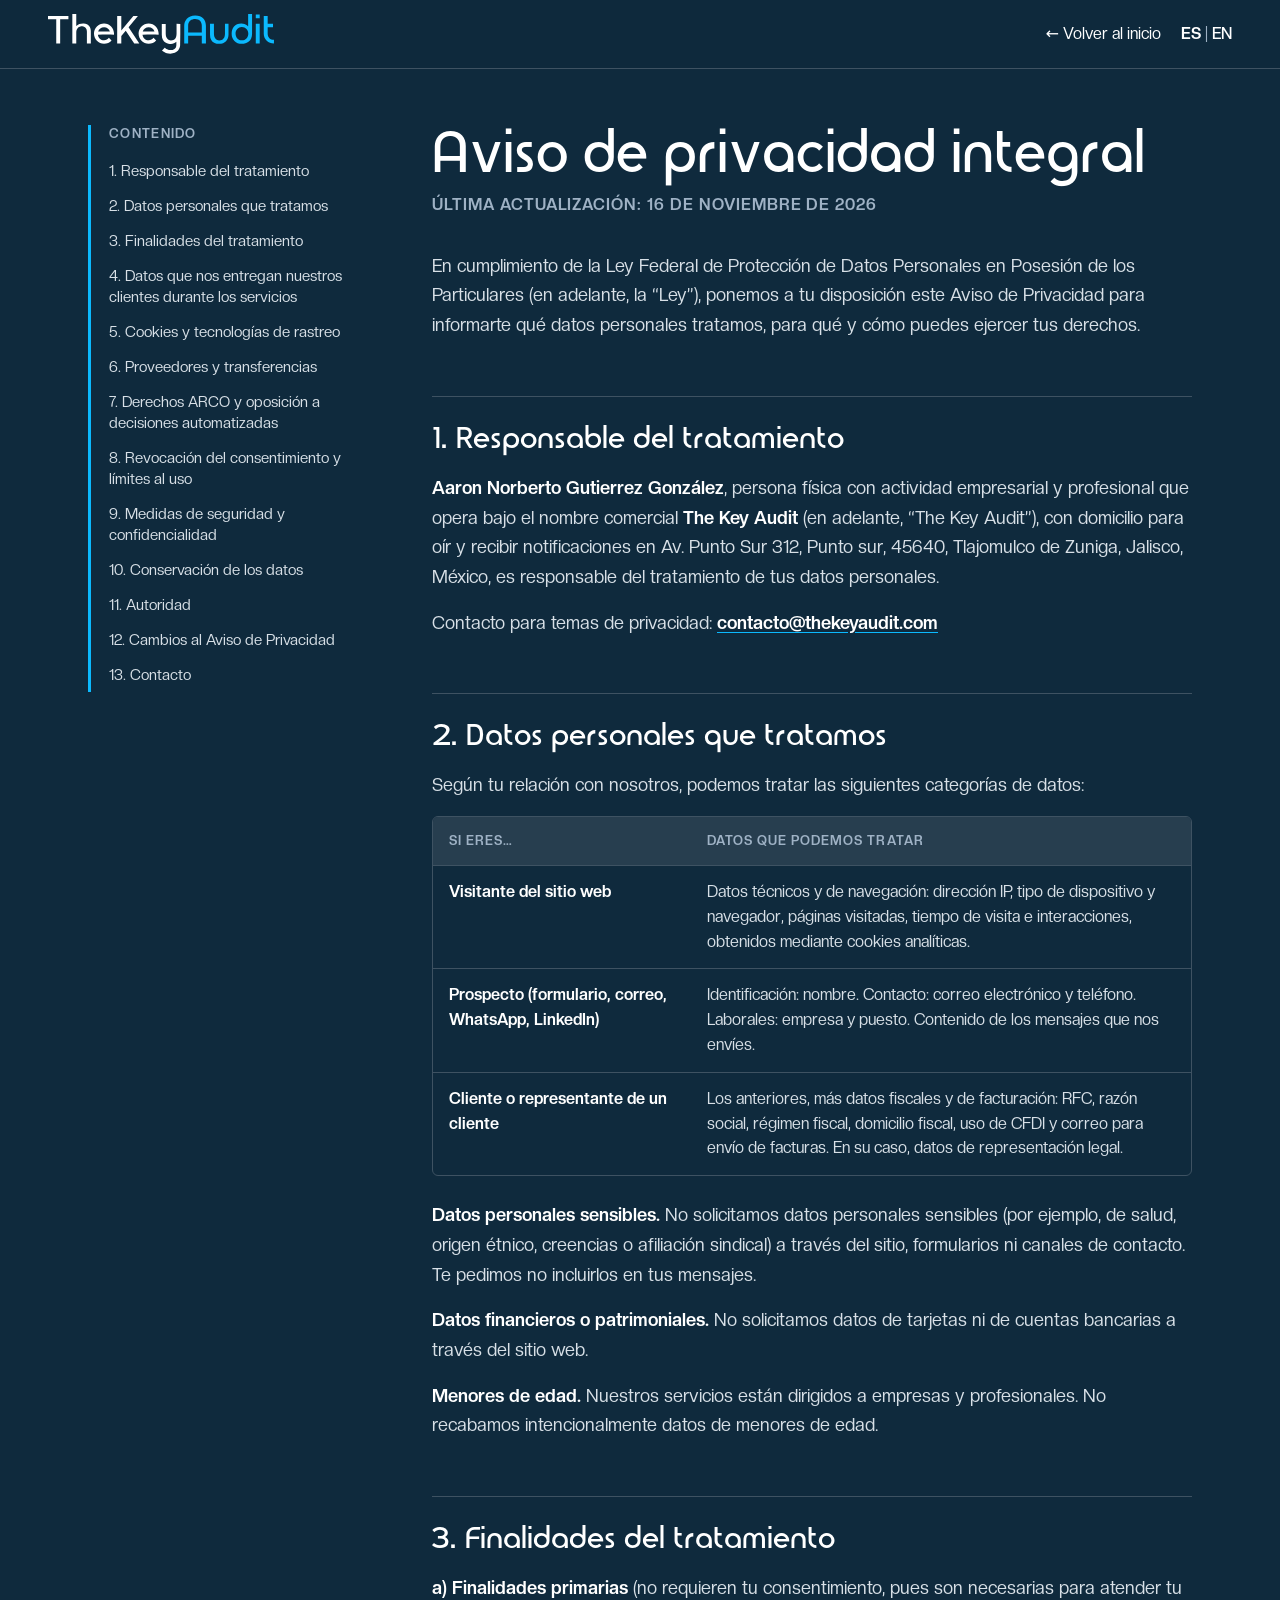
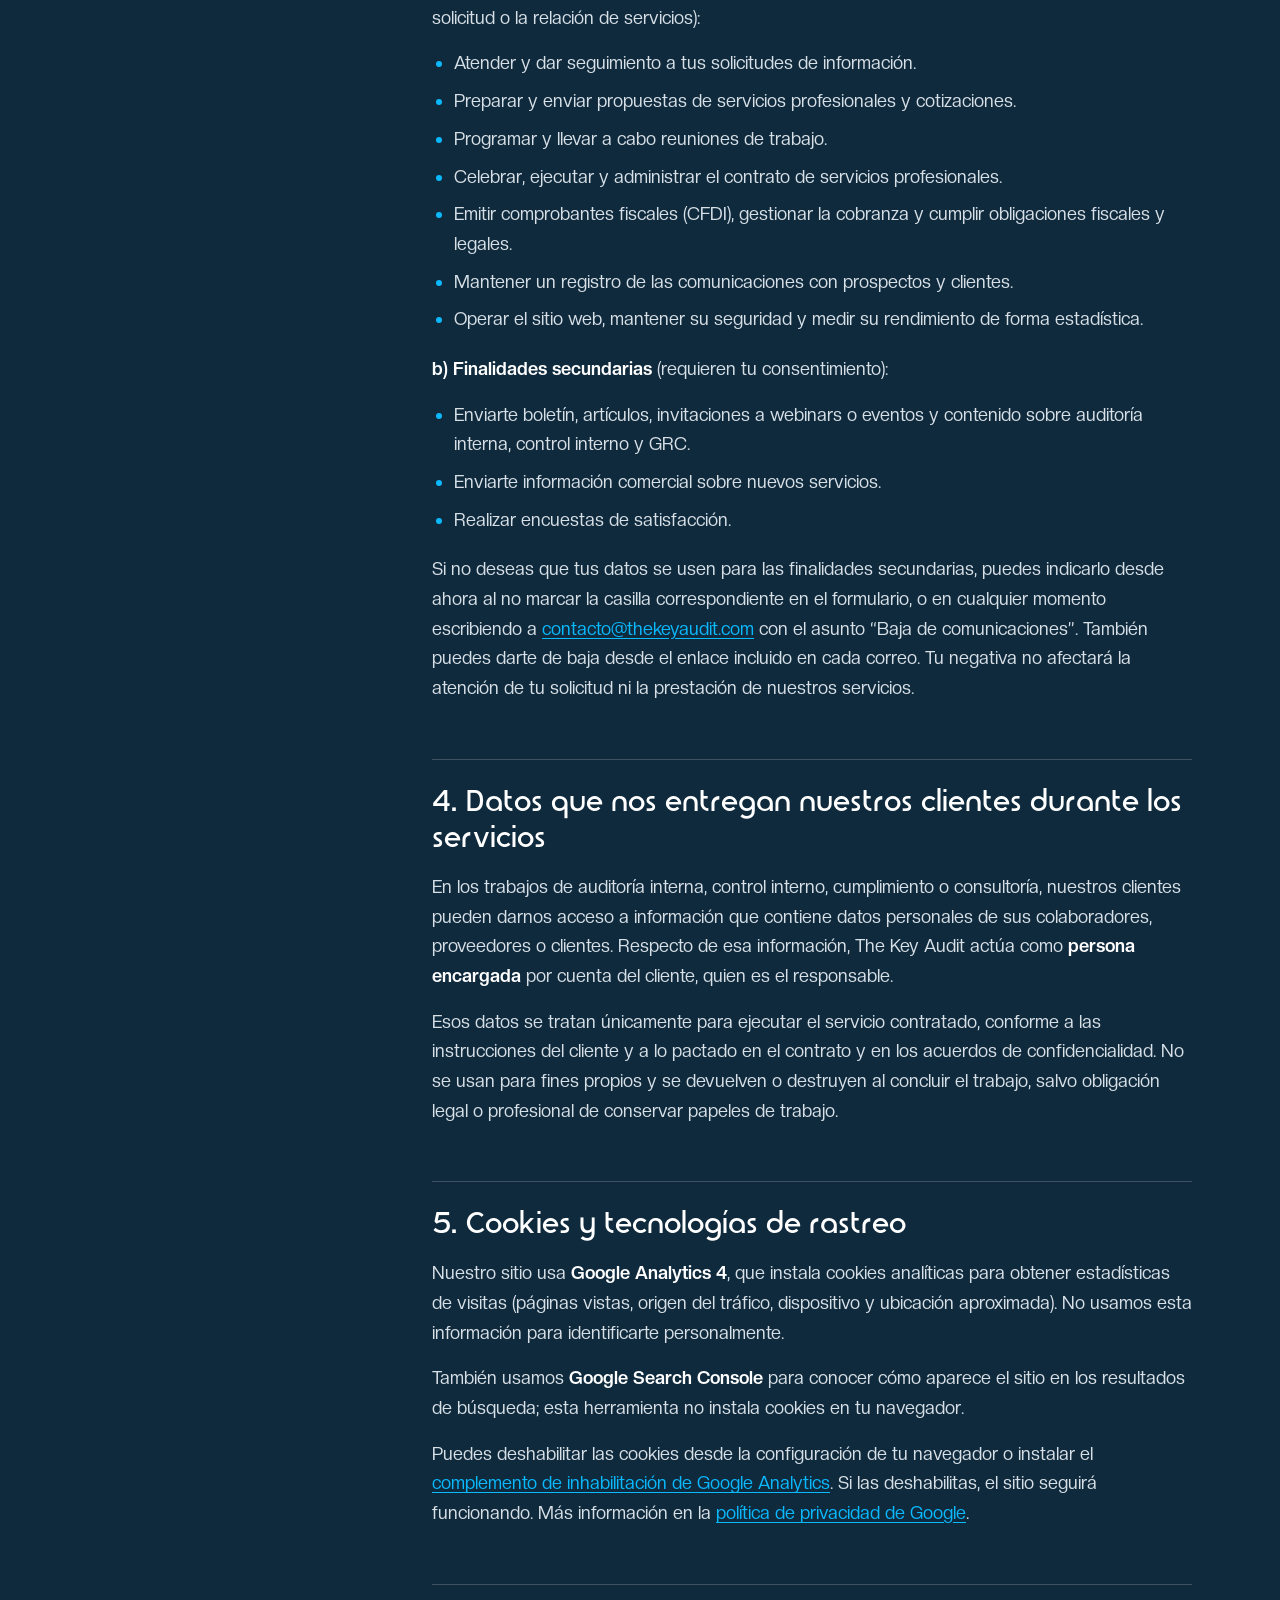
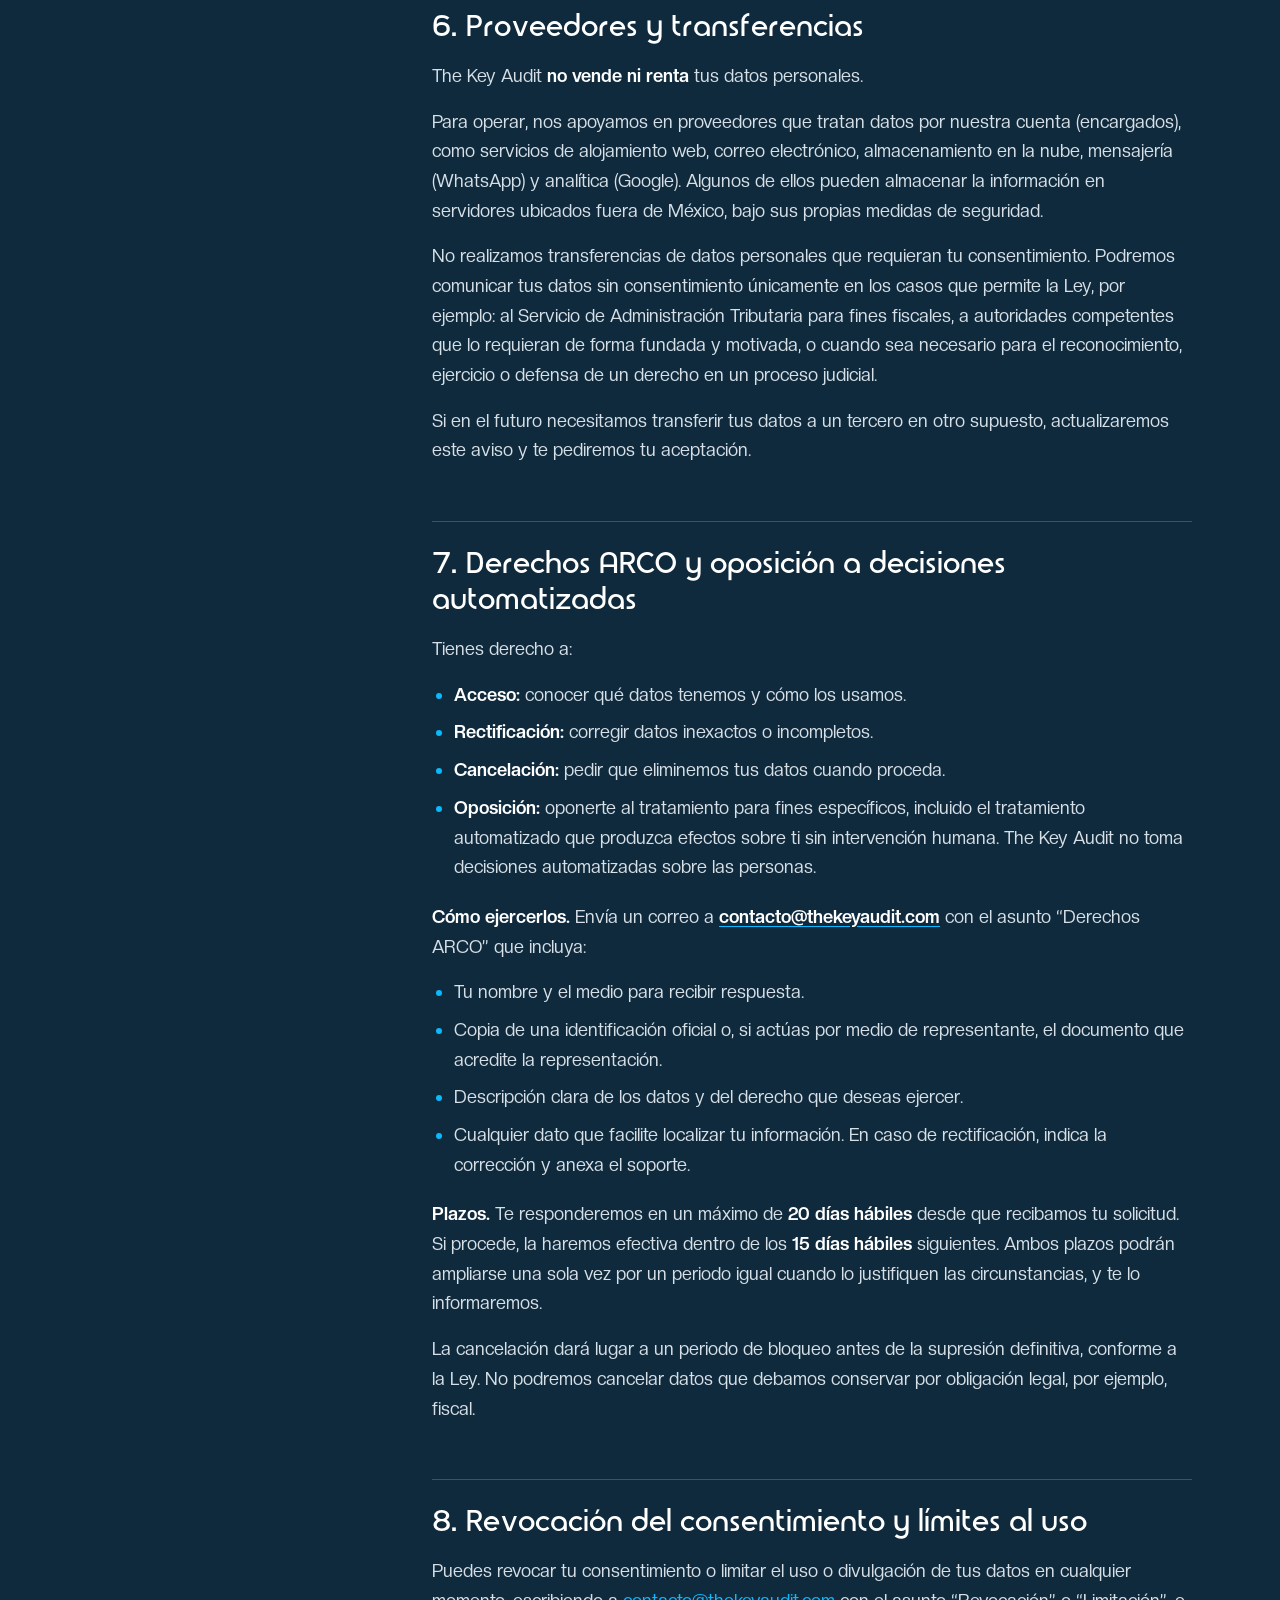
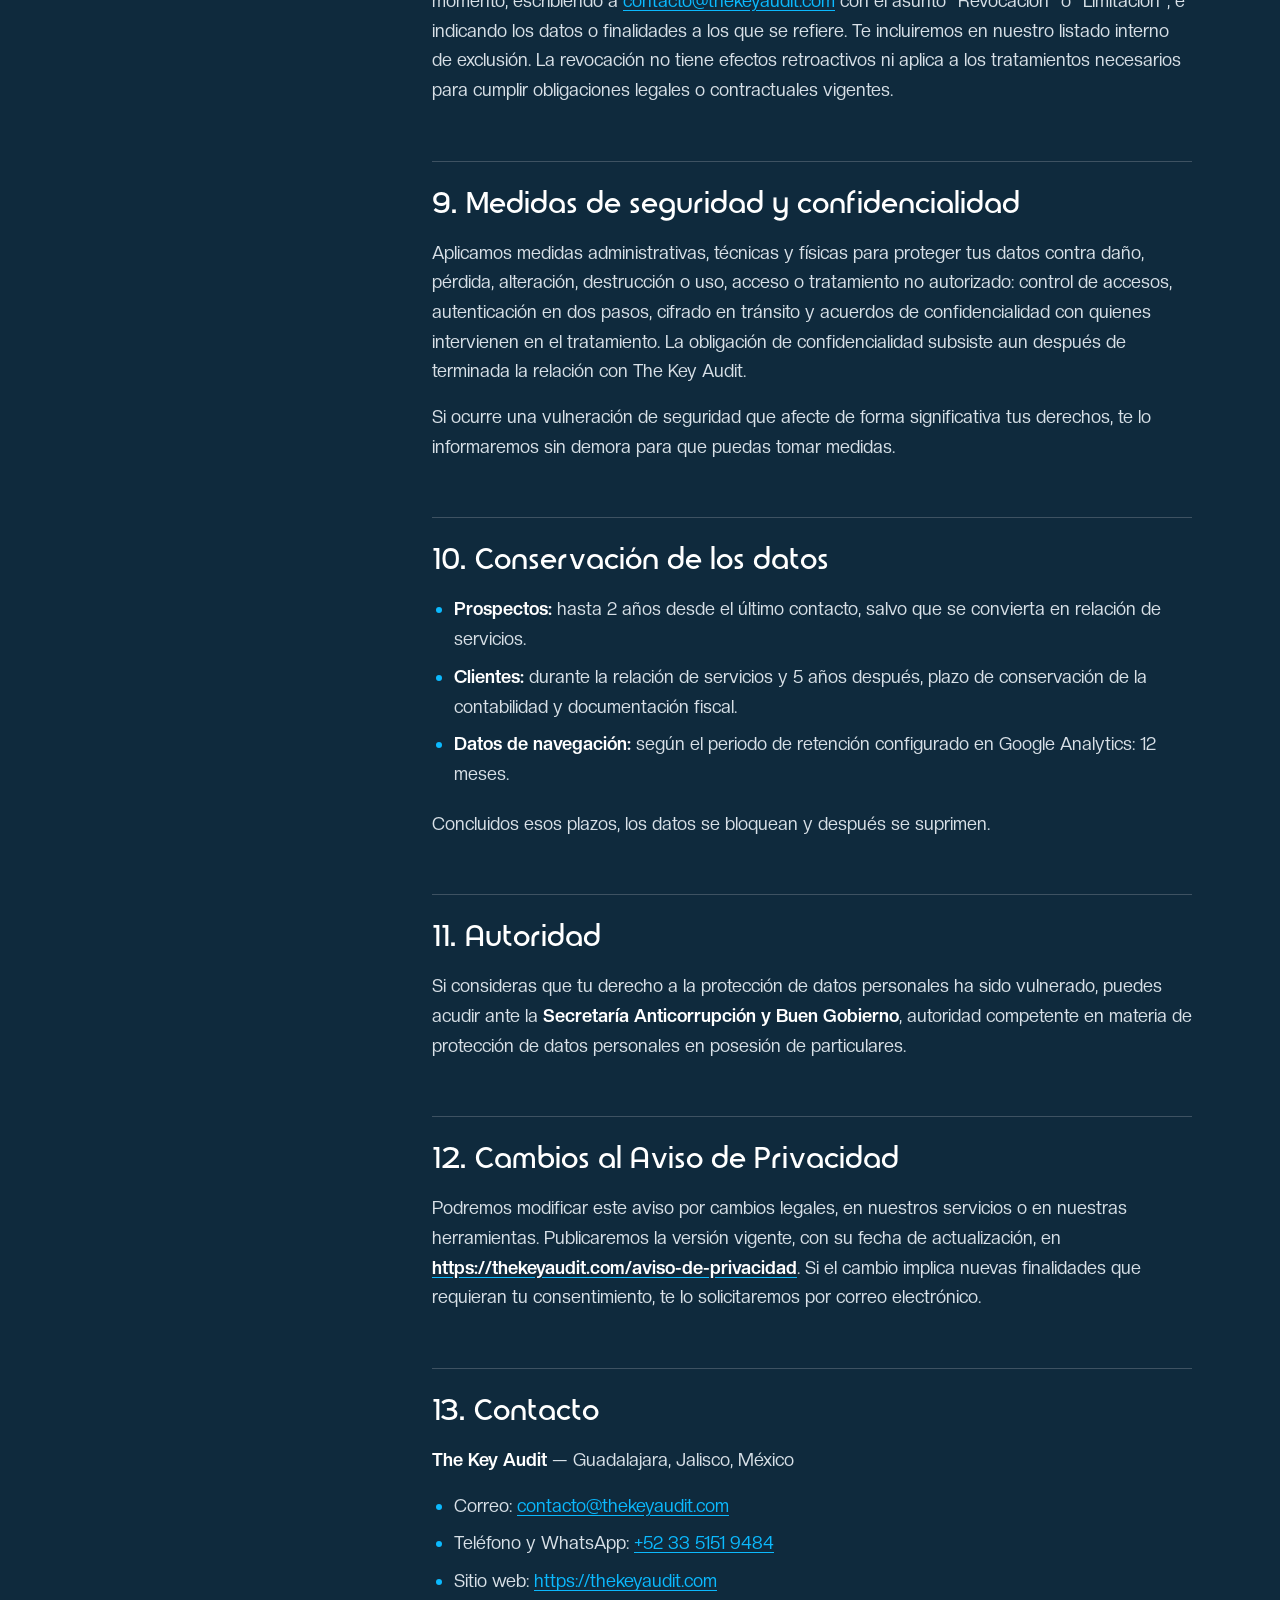
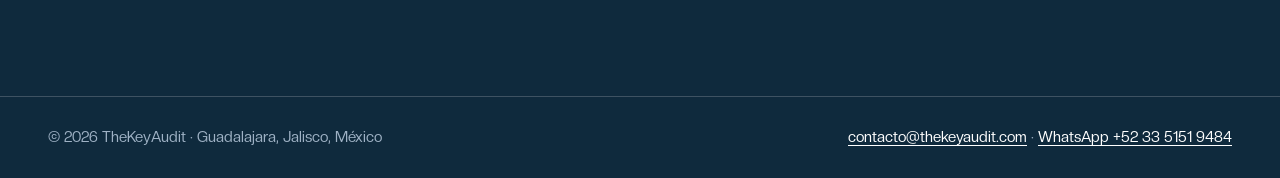
==== aviso-de-privacidad/index.html @ b3a3596c "Aviso de privacidad en español e inglés Co-Authored-By: Claude Opus 5.5 <noreply@anthropic.com>" ====
<!doctype html>
<html lang="es-MX">
<head>
<meta charset="utf-8">
<meta name="viewport" content="width=device-width, initial-scale=1">
<title>Aviso de privacidad | TheKeyAudit</title>
<meta name="description" content="Aviso de privacidad integral de The Key Audit: qué datos personales tratamos, para qué y cómo ejercer tus derechos ARCO.">
<meta name="robots" content="index, follow">
<link rel="canonical" href="https://thekeyaudit.com/aviso-de-privacidad/">
<link rel="alternate" hreflang="es-MX" href="https://thekeyaudit.com/aviso-de-privacidad/">
<link rel="alternate" hreflang="en" href="https://thekeyaudit.com/en/privacy-notice/">
<link rel="alternate" hreflang="x-default" href="https://thekeyaudit.com/aviso-de-privacidad/">
<meta property="og:type" content="website">
<meta property="og:site_name" content="TheKeyAudit">
<meta property="og:locale" content="es_MX">
<meta property="og:title" content="Aviso de privacidad | TheKeyAudit">
<meta property="og:description" content="Aviso de privacidad integral de The Key Audit: qué datos personales tratamos, para qué y cómo ejercer tus derechos ARCO.">
<meta property="og:url" content="https://thekeyaudit.com/aviso-de-privacidad/">
<meta property="og:image" content="https://thekeyaudit.com/assets/img/og/og-es.png">
<meta name="twitter:card" content="summary_large_image">
<meta name="theme-color" content="#0F2A3D">
<link rel="icon" type="image/png" sizes="32x32" href="../assets/img/favicon/favicon-32.png">
<link rel="icon" type="image/png" sizes="192x192" href="../assets/img/favicon/favicon-192.png">
<link rel="apple-touch-icon" sizes="180x180" href="../assets/img/favicon/favicon-180.png">
<link rel="preload" href="../assets/fonts/Astonpoliz.otf" as="font" type="font/otf" crossorigin>
<link rel="preload" href="../assets/fonts/CreatoDisplay-Regular.otf" as="font" type="font/otf" crossorigin>
<link rel="stylesheet" href="../assets/css/legal.css?v=edc63804ce">
<link rel="preconnect" href="https://www.googletagmanager.com">
<script src="../assets/js/analytics.js?v=6ce02bad77" async></script>
</head>
<body>
<a class="skip" href="#contenido">Saltar al contenido</a>
<header class="top"><div class="top-in">
<a href="../" aria-label="TheKeyAudit, inicio"><img src="../assets/img/thekeyaudit-logo-corto-oscuro.svg" alt="TheKeyAudit" width="226" height="40"></a>
<nav aria-label="Navegación"><a href="../">← Volver al inicio</a><span class="lang"><span aria-current="true">ES</span> | <a href="../en/privacy-notice/" hreflang="en" lang="en">EN</a></span></nav>
</div></header>
<div class="wrap">
<nav class="toc" aria-label="Contenido"><p>Contenido</p><ol><li><a href="#responsable">1. Responsable del tratamiento</a></li><li><a href="#datos">2. Datos personales que tratamos</a></li><li><a href="#finalidades">3. Finalidades del tratamiento</a></li><li><a href="#datos-de-clientes">4. Datos que nos entregan nuestros clientes durante los servicios</a></li><li><a href="#cookies">5. Cookies y tecnologías de rastreo</a></li><li><a href="#proveedores">6. Proveedores y transferencias</a></li><li><a href="#derechos-arco">7. Derechos ARCO y oposición a decisiones automatizadas</a></li><li><a href="#revocacion">8. Revocación del consentimiento y límites al uso</a></li><li><a href="#seguridad">9. Medidas de seguridad y confidencialidad</a></li><li><a href="#conservacion">10. Conservación de los datos</a></li><li><a href="#autoridad">11. Autoridad</a></li><li><a href="#cambios">12. Cambios al Aviso de Privacidad</a></li><li><a href="#contacto">13. Contacto</a></li></ol></nav>
<main id="contenido"><article>
<h1>Aviso de privacidad integral</h1>
<p class="lead">Última actualización: <time datetime="2026-11-16">16 de noviembre de 2026</time></p>
<p>En cumplimiento de la Ley Federal de Protección de Datos Personales en Posesión de los Particulares (en adelante, la “Ley”), ponemos a tu disposición este Aviso de Privacidad para informarte qué datos personales tratamos, para qué y cómo puedes ejercer tus derechos.</p>

<h2 id="responsable">1. Responsable del tratamiento</h2>
<p><strong>Aaron Norberto Gutierrez González</strong>, persona física con actividad empresarial y profesional que opera bajo el nombre comercial <strong>The Key Audit</strong> (en adelante, “The Key Audit”), con domicilio para oír y recibir notificaciones en Av. Punto Sur 312, Punto sur, 45640, Tlajomulco de Zuniga, Jalisco, México, es responsable del tratamiento de tus datos personales.</p>
<p>Contacto para temas de privacidad: <a href="mailto:contacto@thekeyaudit.com"><strong>contacto@thekeyaudit.com</strong></a></p>

<h2 id="datos">2. Datos personales que tratamos</h2>
<p>Según tu relación con nosotros, podemos tratar las siguientes categorías de datos:</p>
<div class="tbl"><table>
<thead><tr><th scope="col">Si eres…</th><th scope="col">Datos que podemos tratar</th></tr></thead>
<tbody>
<tr><th scope="row">Visitante del sitio web</th><td>Datos técnicos y de navegación: dirección IP, tipo de dispositivo y navegador, páginas visitadas, tiempo de visita e interacciones, obtenidos mediante cookies analíticas.</td></tr>
<tr><th scope="row">Prospecto (formulario, correo, WhatsApp, LinkedIn)</th><td>Identificación: nombre. Contacto: correo electrónico y teléfono. Laborales: empresa y puesto. Contenido de los mensajes que nos envíes.</td></tr>
<tr><th scope="row">Cliente o representante de un cliente</th><td>Los anteriores, más datos fiscales y de facturación: RFC, razón social, régimen fiscal, domicilio fiscal, uso de CFDI y correo para envío de facturas. En su caso, datos de representación legal.</td></tr>
</tbody>
</table></div>
<p><strong>Datos personales sensibles.</strong> No solicitamos datos personales sensibles (por ejemplo, de salud, origen étnico, creencias o afiliación sindical) a través del sitio, formularios ni canales de contacto. Te pedimos no incluirlos en tus mensajes.</p>
<p><strong>Datos financieros o patrimoniales.</strong> No solicitamos datos de tarjetas ni de cuentas bancarias a través del sitio web.</p>
<p><strong>Menores de edad.</strong> Nuestros servicios están dirigidos a empresas y profesionales. No recabamos intencionalmente datos de menores de edad.</p>

<h2 id="finalidades">3. Finalidades del tratamiento</h2>
<p><strong>a) Finalidades primarias</strong> (no requieren tu consentimiento, pues son necesarias para atender tu solicitud o la relación de servicios):</p>
<ul>
<li>Atender y dar seguimiento a tus solicitudes de información.</li>
<li>Preparar y enviar propuestas de servicios profesionales y cotizaciones.</li>
<li>Programar y llevar a cabo reuniones de trabajo.</li>
<li>Celebrar, ejecutar y administrar el contrato de servicios profesionales.</li>
<li>Emitir comprobantes fiscales (CFDI), gestionar la cobranza y cumplir obligaciones fiscales y legales.</li>
<li>Mantener un registro de las comunicaciones con prospectos y clientes.</li>
<li>Operar el sitio web, mantener su seguridad y medir su rendimiento de forma estadística.</li>
</ul>
<p><strong>b) Finalidades secundarias</strong> (requieren tu consentimiento):</p>
<ul>
<li>Enviarte boletín, artículos, invitaciones a webinars o eventos y contenido sobre auditoría interna, control interno y GRC.</li>
<li>Enviarte información comercial sobre nuevos servicios.</li>
<li>Realizar encuestas de satisfacción.</li>
</ul>
<p>Si no deseas que tus datos se usen para las finalidades secundarias, puedes indicarlo desde ahora al no marcar la casilla correspondiente en el formulario, o en cualquier momento escribiendo a <a href="mailto:contacto@thekeyaudit.com?subject=Baja%20de%20comunicaciones">contacto@thekeyaudit.com</a> con el asunto “Baja de comunicaciones”. También puedes darte de baja desde el enlace incluido en cada correo. Tu negativa no afectará la atención de tu solicitud ni la prestación de nuestros servicios.</p>

<h2 id="datos-de-clientes">4. Datos que nos entregan nuestros clientes durante los servicios</h2>
<p>En los trabajos de auditoría interna, control interno, cumplimiento o consultoría, nuestros clientes pueden darnos acceso a información que contiene datos personales de sus colaboradores, proveedores o clientes. Respecto de esa información, The Key Audit actúa como <strong>persona encargada</strong> por cuenta del cliente, quien es el responsable.</p>
<p>Esos datos se tratan únicamente para ejecutar el servicio contratado, conforme a las instrucciones del cliente y a lo pactado en el contrato y en los acuerdos de confidencialidad. No se usan para fines propios y se devuelven o destruyen al concluir el trabajo, salvo obligación legal o profesional de conservar papeles de trabajo.</p>

<h2 id="cookies">5. Cookies y tecnologías de rastreo</h2>
<p>Nuestro sitio usa <strong>Google Analytics 4</strong>, que instala cookies analíticas para obtener estadísticas de visitas (páginas vistas, origen del tráfico, dispositivo y ubicación aproximada). No usamos esta información para identificarte personalmente.</p>
<p>También usamos <strong>Google Search Console</strong> para conocer cómo aparece el sitio en los resultados de búsqueda; esta herramienta no instala cookies en tu navegador.</p>
<p>Puedes deshabilitar las cookies desde la configuración de tu navegador o instalar el <a href="https://tools.google.com/dlpage/gaoptout" target="_blank" rel="noopener noreferrer">complemento de inhabilitación de Google Analytics</a>. Si las deshabilitas, el sitio seguirá funcionando. Más información en la <a href="https://policies.google.com/privacy" target="_blank" rel="noopener noreferrer">política de privacidad de Google</a>.</p>

<h2 id="proveedores">6. Proveedores y transferencias</h2>
<p>The Key Audit <strong>no vende ni renta</strong> tus datos personales.</p>
<p>Para operar, nos apoyamos en proveedores que tratan datos por nuestra cuenta (encargados), como servicios de alojamiento web, correo electrónico, almacenamiento en la nube, mensajería (WhatsApp) y analítica (Google). Algunos de ellos pueden almacenar la información en servidores ubicados fuera de México, bajo sus propias medidas de seguridad.</p>
<p>No realizamos transferencias de datos personales que requieran tu consentimiento. Podremos comunicar tus datos sin consentimiento únicamente en los casos que permite la Ley, por ejemplo: al Servicio de Administración Tributaria para fines fiscales, a autoridades competentes que lo requieran de forma fundada y motivada, o cuando sea necesario para el reconocimiento, ejercicio o defensa de un derecho en un proceso judicial.</p>
<p>Si en el futuro necesitamos transferir tus datos a un tercero en otro supuesto, actualizaremos este aviso y te pediremos tu aceptación.</p>

<h2 id="derechos-arco">7. Derechos ARCO y oposición a decisiones automatizadas</h2>
<p>Tienes derecho a:</p>
<ul>
<li><strong>Acceso:</strong> conocer qué datos tenemos y cómo los usamos.</li>
<li><strong>Rectificación:</strong> corregir datos inexactos o incompletos.</li>
<li><strong>Cancelación:</strong> pedir que eliminemos tus datos cuando proceda.</li>
<li><strong>Oposición:</strong> oponerte al tratamiento para fines específicos, incluido el tratamiento automatizado que produzca efectos sobre ti sin intervención humana. The Key Audit no toma decisiones automatizadas sobre las personas.</li>
</ul>
<p><strong>Cómo ejercerlos.</strong> Envía un correo a <a href="mailto:contacto@thekeyaudit.com?subject=Derechos%20ARCO"><strong>contacto@thekeyaudit.com</strong></a> con el asunto “Derechos ARCO” que incluya:</p>
<ul>
<li>Tu nombre y el medio para recibir respuesta.</li>
<li>Copia de una identificación oficial o, si actúas por medio de representante, el documento que acredite la representación.</li>
<li>Descripción clara de los datos y del derecho que deseas ejercer.</li>
<li>Cualquier dato que facilite localizar tu información. En caso de rectificación, indica la corrección y anexa el soporte.</li>
</ul>
<p><strong>Plazos.</strong> Te responderemos en un máximo de <strong>20 días hábiles</strong> desde que recibamos tu solicitud. Si procede, la haremos efectiva dentro de los <strong>15 días hábiles</strong> siguientes. Ambos plazos podrán ampliarse una sola vez por un periodo igual cuando lo justifiquen las circunstancias, y te lo informaremos.</p>
<p>La cancelación dará lugar a un periodo de bloqueo antes de la supresión definitiva, conforme a la Ley. No podremos cancelar datos que debamos conservar por obligación legal, por ejemplo, fiscal.</p>

<h2 id="revocacion">8. Revocación del consentimiento y límites al uso</h2>
<p>Puedes revocar tu consentimiento o limitar el uso o divulgación de tus datos en cualquier momento, escribiendo a <a href="mailto:contacto@thekeyaudit.com">contacto@thekeyaudit.com</a> con el asunto “Revocación” o “Limitación”, e indicando los datos o finalidades a los que se refiere. Te incluiremos en nuestro listado interno de exclusión. La revocación no tiene efectos retroactivos ni aplica a los tratamientos necesarios para cumplir obligaciones legales o contractuales vigentes.</p>

<h2 id="seguridad">9. Medidas de seguridad y confidencialidad</h2>
<p>Aplicamos medidas administrativas, técnicas y físicas para proteger tus datos contra daño, pérdida, alteración, destrucción o uso, acceso o tratamiento no autorizado: control de accesos, autenticación en dos pasos, cifrado en tránsito y acuerdos de confidencialidad con quienes intervienen en el tratamiento. La obligación de confidencialidad subsiste aun después de terminada la relación con The Key Audit.</p>
<p>Si ocurre una vulneración de seguridad que afecte de forma significativa tus derechos, te lo informaremos sin demora para que puedas tomar medidas.</p>

<h2 id="conservacion">10. Conservación de los datos</h2>
<ul>
<li><strong>Prospectos:</strong> hasta 2 años desde el último contacto, salvo que se convierta en relación de servicios.</li>
<li><strong>Clientes:</strong> durante la relación de servicios y 5 años después, plazo de conservación de la contabilidad y documentación fiscal.</li>
<li><strong>Datos de navegación:</strong> según el periodo de retención configurado en Google Analytics: 12 meses.</li>
</ul>
<p>Concluidos esos plazos, los datos se bloquean y después se suprimen.</p>

<h2 id="autoridad">11. Autoridad</h2>
<p>Si consideras que tu derecho a la protección de datos personales ha sido vulnerado, puedes acudir ante la <strong>Secretaría Anticorrupción y Buen Gobierno</strong>, autoridad competente en materia de protección de datos personales en posesión de particulares.</p>

<h2 id="cambios">12. Cambios al Aviso de Privacidad</h2>
<p>Podremos modificar este aviso por cambios legales, en nuestros servicios o en nuestras herramientas. Publicaremos la versión vigente, con su fecha de actualización, en <a href="https://thekeyaudit.com/aviso-de-privacidad/"><strong>https://thekeyaudit.com/aviso-de-privacidad</strong></a>. Si el cambio implica nuevas finalidades que requieran tu consentimiento, te lo solicitaremos por correo electrónico.</p>

<h2 id="contacto">13. Contacto</h2>
<p><strong>The Key Audit</strong> — Guadalajara, Jalisco, México</p>
<ul>
<li>Correo: <a href="mailto:contacto@thekeyaudit.com">contacto@thekeyaudit.com</a></li>
<li>Teléfono y WhatsApp: <a href="https://wa.me/523351519484" target="_blank" rel="noopener noreferrer">+52 33 5151 9484</a></li>
<li>Sitio web: <a href="https://thekeyaudit.com/">https://thekeyaudit.com</a></li>
</ul>
</article></main>
</div>
<footer class="foot"><div class="foot-in">
<span>© 2026 TheKeyAudit · Guadalajara, Jalisco, México</span>
<span><a href="mailto:contacto@thekeyaudit.com">contacto@thekeyaudit.com</a> · <a href="https://wa.me/523351519484" target="_blank" rel="noopener noreferrer">WhatsApp +52 33 5151 9484</a></span>
</div></footer>
</body>
</html>
---- assets/css/legal.css ----
/* Páginas legales · TheKeyAudit (mismos colores y tipografía que la landing) */
@font-face{font-family:'Astonpoliz';src:url(../fonts/Astonpoliz.otf) format('opentype');font-display:swap}
@font-face{font-family:'Creato Display';src:url(../fonts/CreatoDisplay-Regular.otf) format('opentype');font-display:swap}
@font-face{font-family:'Creato Display';font-weight:500;src:url(../fonts/CreatoDisplay-Medium.otf) format('opentype');font-display:swap}
@font-face{font-family:'Creato Display';font-weight:700;src:url(../fonts/CreatoDisplay-Bold.otf) format('opentype');font-display:swap}
:root{--bg:#0F2A3D;--deep:#273E4F;--tx:#FFFFFF;--tx2:#D8E0E7;--tx3:#9FB2C5;--link:#0BB9FE;--link-hover:#6EC9FC;--line:#3E5262}
html{scroll-behavior:smooth;scroll-padding-top:96px}
@media (prefers-reduced-motion:reduce){html{scroll-behavior:auto}}
html,body{margin:0;background:var(--bg)}
body{color:var(--tx);font-family:'Creato Display',system-ui,-apple-system,'Segoe UI',sans-serif;font-size:18px;line-height:1.65;-webkit-text-size-adjust:100%}
a{color:var(--link);text-underline-offset:3px}
a:hover{color:var(--link-hover)}
a:focus-visible{outline:3px solid var(--link);outline-offset:3px;border-radius:2px}
.skip{position:absolute;left:-9999px;top:8px;background:var(--link);color:var(--bg);padding:10px 16px;border-radius:6px;font-weight:700;z-index:10}
.skip:focus{left:16px}

.top{position:sticky;top:0;z-index:5;background:rgba(15,42,61,.94);backdrop-filter:blur(8px);-webkit-backdrop-filter:blur(8px);border-bottom:1px solid var(--line)}
.top-in{max-width:1200px;margin:0 auto;padding:12px clamp(16px,5vw,48px);display:flex;align-items:center;justify-content:space-between;gap:16px;flex-wrap:wrap}
.top img{height:40px;width:auto;display:block}
.top nav{display:flex;align-items:center;gap:20px;font-size:16px}
.top nav a{color:var(--tx);text-decoration:none;display:inline-flex;align-items:center;min-height:44px}
.top nav a:hover{color:var(--link)}
.lang{color:var(--tx3)}
.lang a{color:var(--tx3);font-weight:500}
.lang [aria-current]{color:var(--tx);font-weight:700}

.wrap{max-width:1200px;margin:0 auto;padding:56px clamp(16px,5vw,48px) 80px;display:flex;flex-wrap:wrap;gap:56px;align-items:flex-start;box-sizing:border-box}
.toc{flex:1 1 240px;max-width:300px;position:sticky;top:96px;font-size:15px;line-height:1.4;border-left:3px solid var(--link);padding-left:18px}
.toc p{margin:0 0 12px;font-size:13px;font-weight:700;letter-spacing:.1em;text-transform:uppercase;color:var(--tx3)}
.toc ol{list-style:none;margin:0;padding:0;display:flex;flex-direction:column;gap:2px}
.toc a{display:block;padding:6px 0;color:var(--tx2);text-decoration:none}
.toc a:hover{color:var(--link)}
main{flex:999 1 560px;min-width:0;max-width:760px}
article h1{margin:0 0 8px;font-family:'Astonpoliz','Creato Display',system-ui,sans-serif;font-weight:400;font-size:clamp(34px,4.6vw,56px);line-height:1.06}
article h2{margin:56px 0 16px;padding-top:24px;border-top:1px solid var(--line);font-family:'Astonpoliz','Creato Display',system-ui,sans-serif;font-weight:400;font-size:clamp(24px,2.6vw,30px);line-height:1.2}
article p,article li{color:var(--tx2)}
article p{margin:0 0 16px}
article strong{color:var(--tx);font-weight:700}
article ul{margin:0 0 20px;padding-left:22px}
article li{margin:0 0 8px}
article li::marker{color:var(--link)}
.lead{font-size:16px;font-weight:700;letter-spacing:.06em;text-transform:uppercase;color:var(--tx3);margin-bottom:32px}
.note{padding:14px 18px;border-left:4px solid var(--link);background:var(--deep);border-radius:0 6px 6px 0;font-size:16px}
.tbl{overflow-x:auto;margin:8px 0 24px;border:1px solid var(--line);border-radius:6px}
table{border-collapse:collapse;width:100%;min-width:520px;font-size:16px;line-height:1.55}
th,td{text-align:left;vertical-align:top;padding:14px 16px;border-bottom:1px solid var(--line)}
tbody tr:last-child th,tbody tr:last-child td{border-bottom:0}
thead th{background:var(--deep);font-size:13px;font-weight:700;letter-spacing:.08em;text-transform:uppercase;color:var(--tx3)}
tbody th{width:34%;color:var(--tx);font-weight:700}
td{color:var(--tx2)}

.foot{border-top:1px solid var(--line);font-size:15px;color:var(--tx3)}
.foot-in{max-width:1200px;margin:0 auto;padding:28px clamp(16px,5vw,48px);display:flex;flex-wrap:wrap;gap:8px 24px;justify-content:space-between}
.foot a{color:var(--tx)}

@media (max-width:860px){.toc{display:none}.wrap{padding-top:40px}}
@media print{.top,.toc,.foot,.skip{display:none}html,body{background:#fff}body,article p,article li,td,article strong,tbody th{color:#000}a{color:#000}}
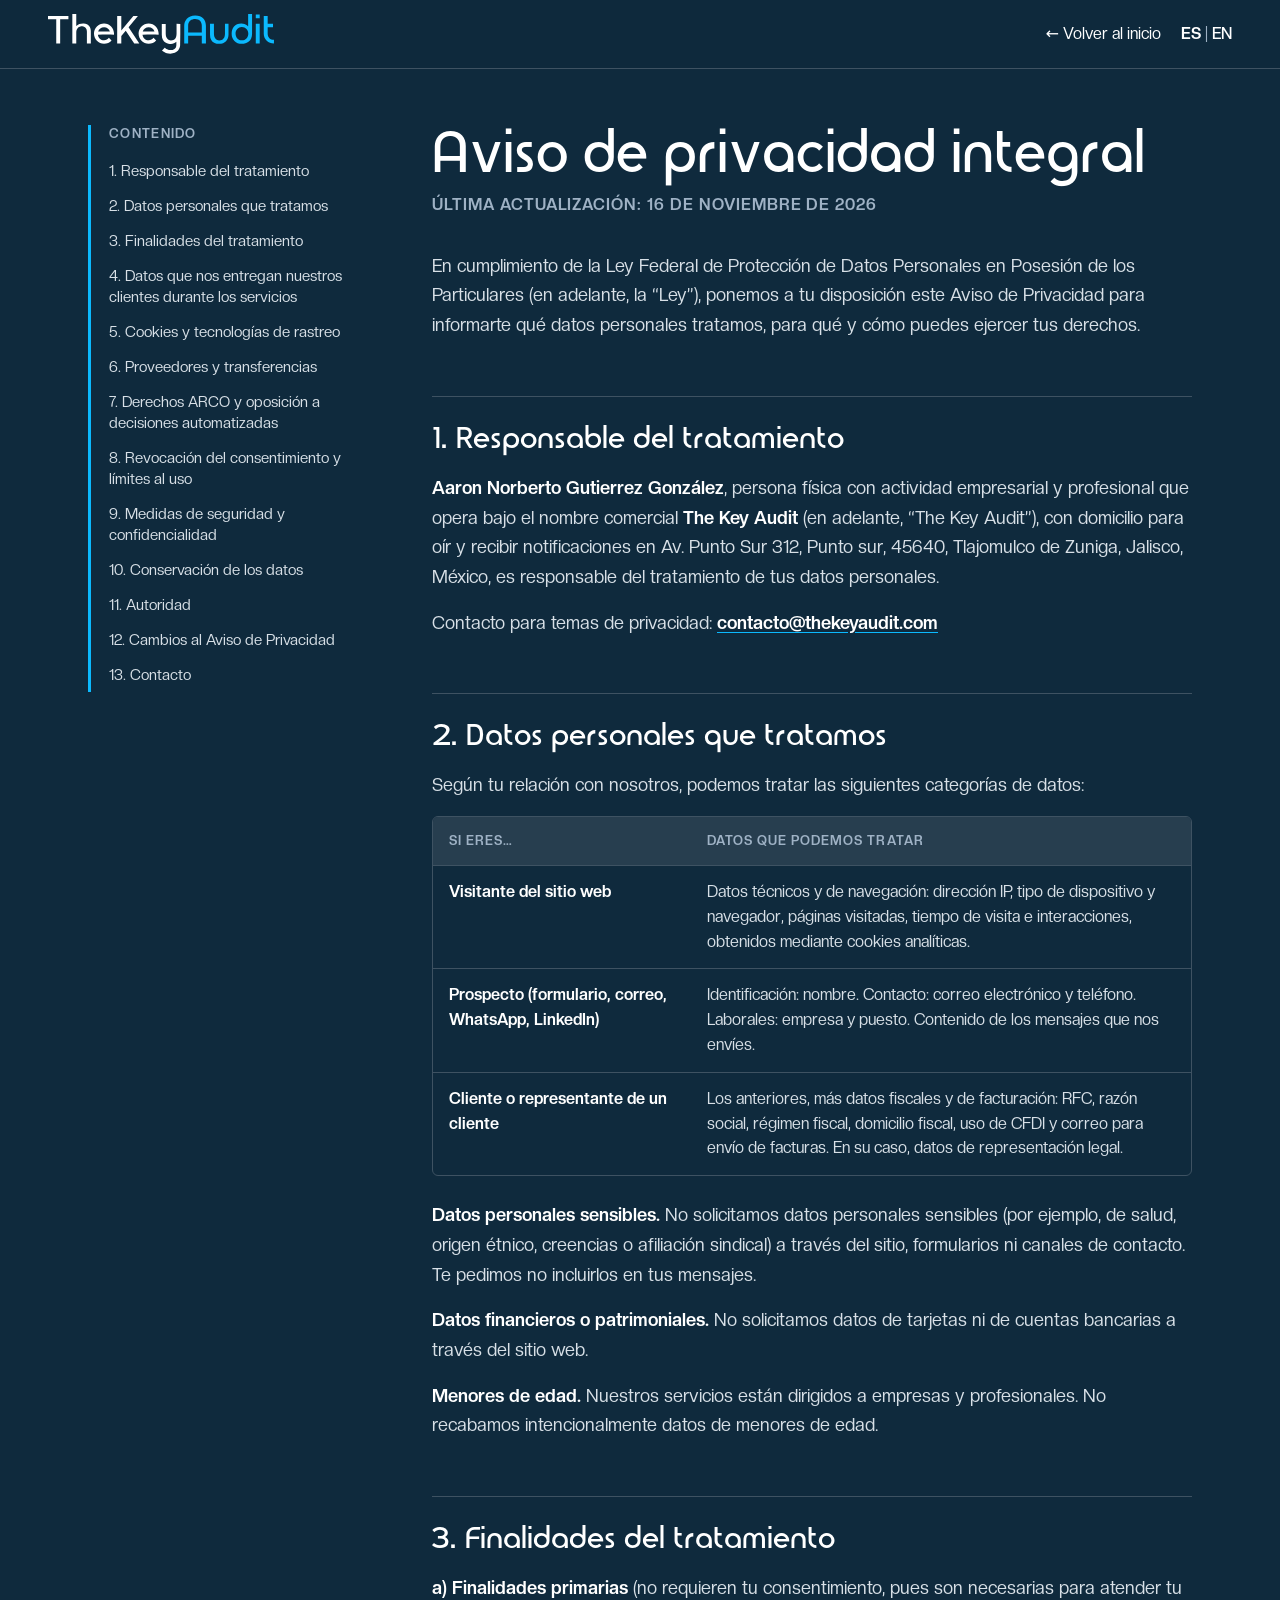
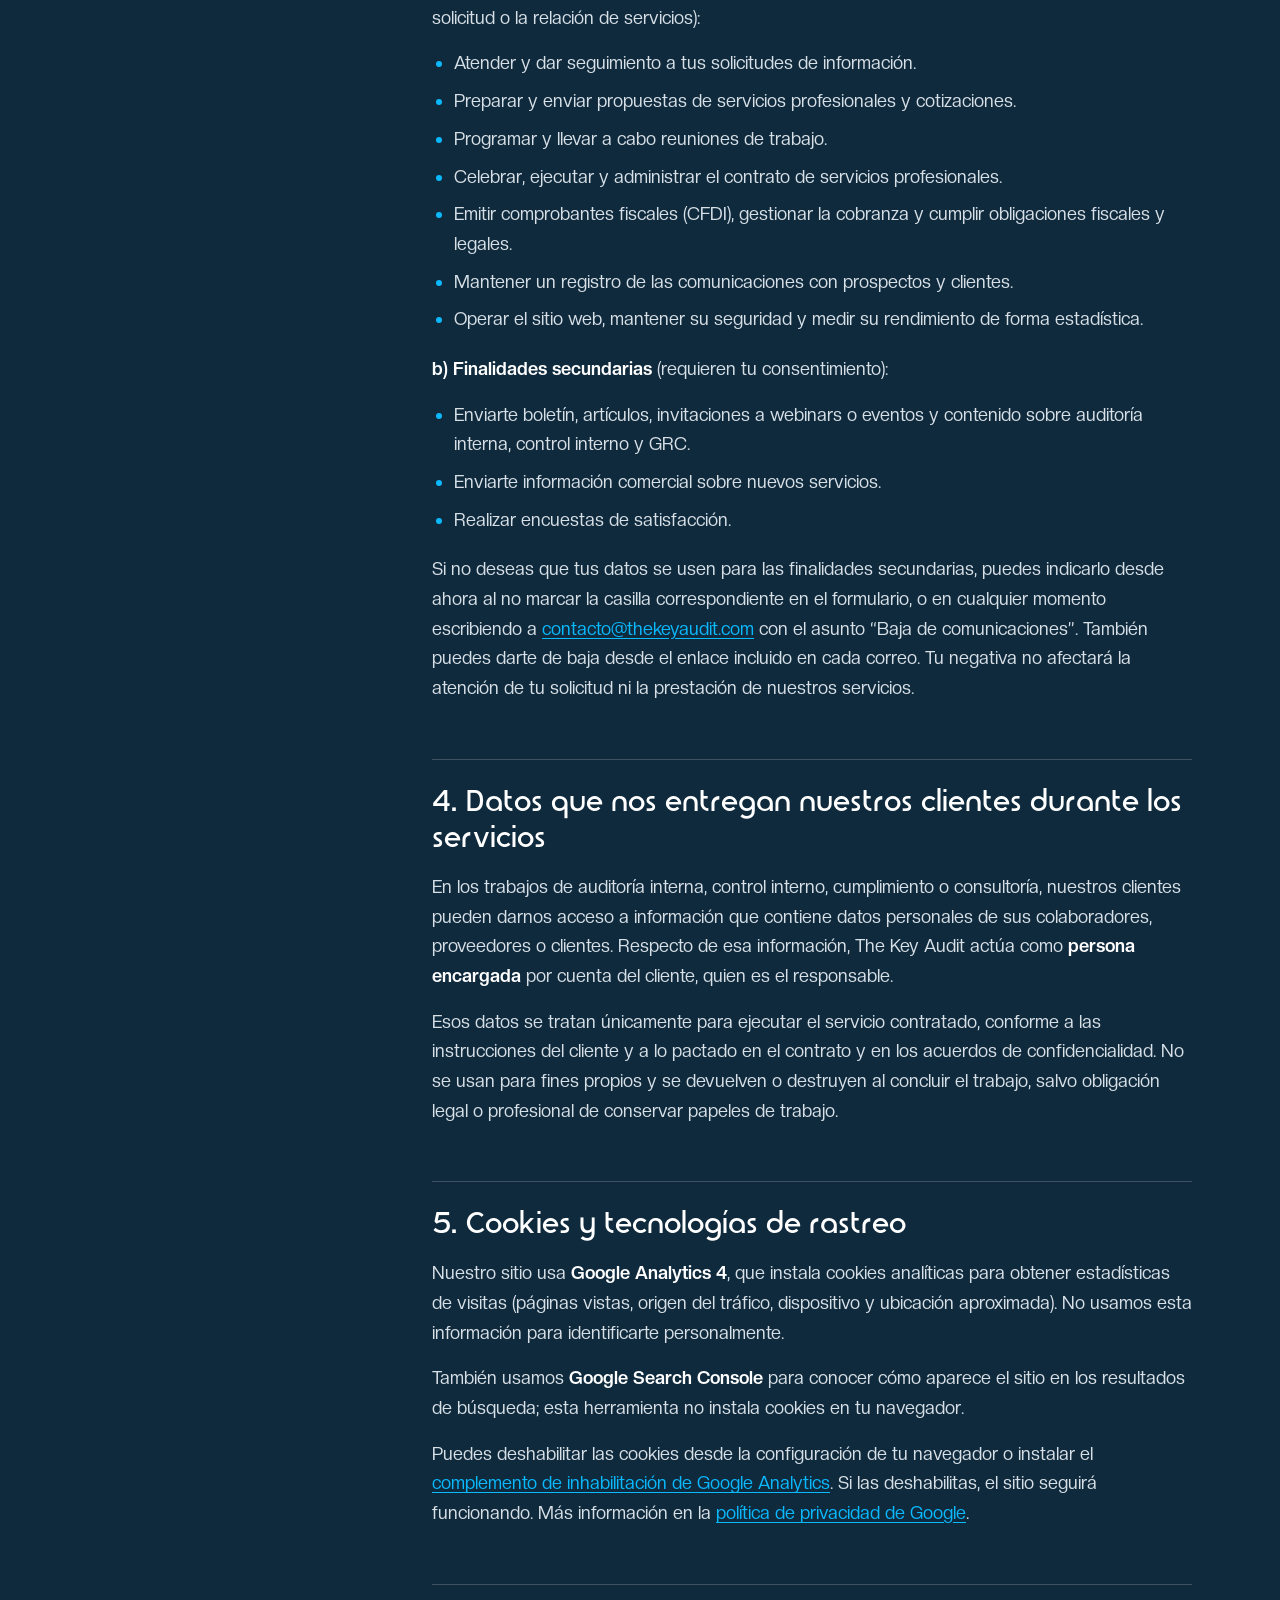
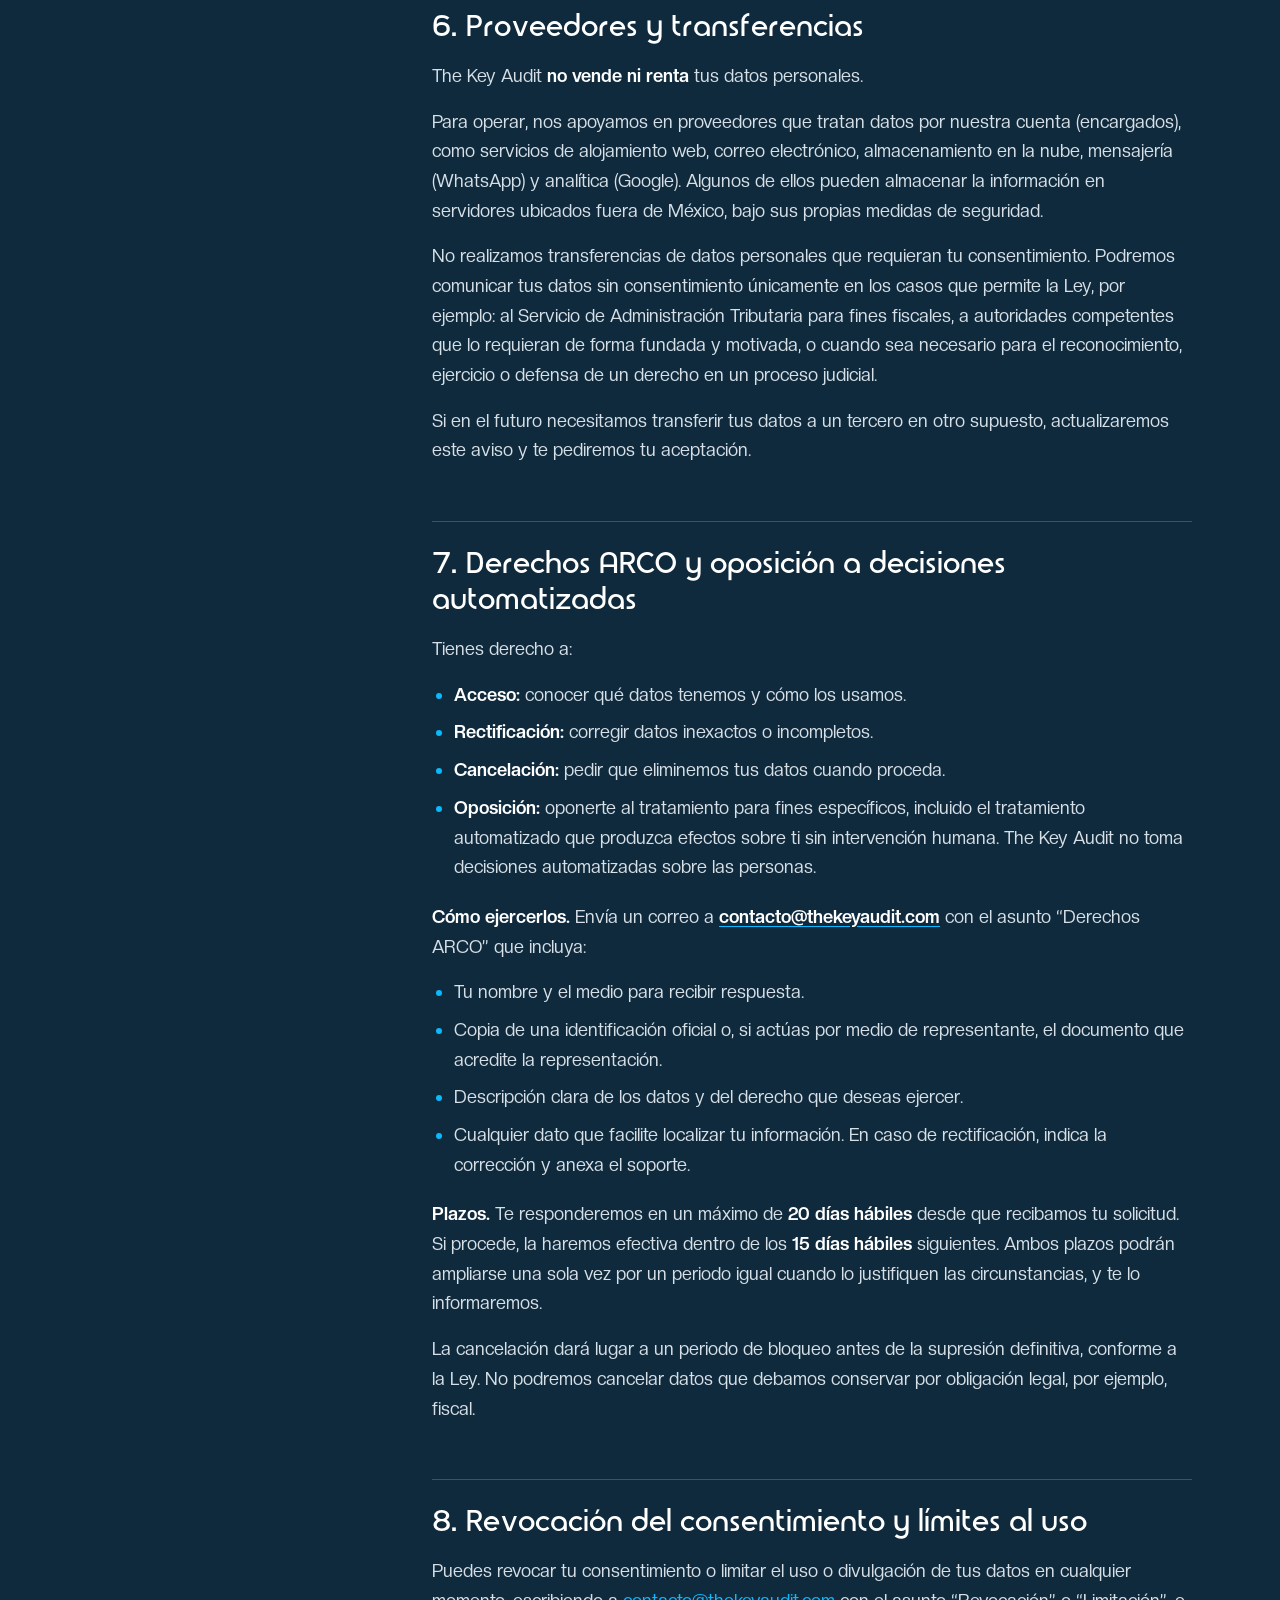
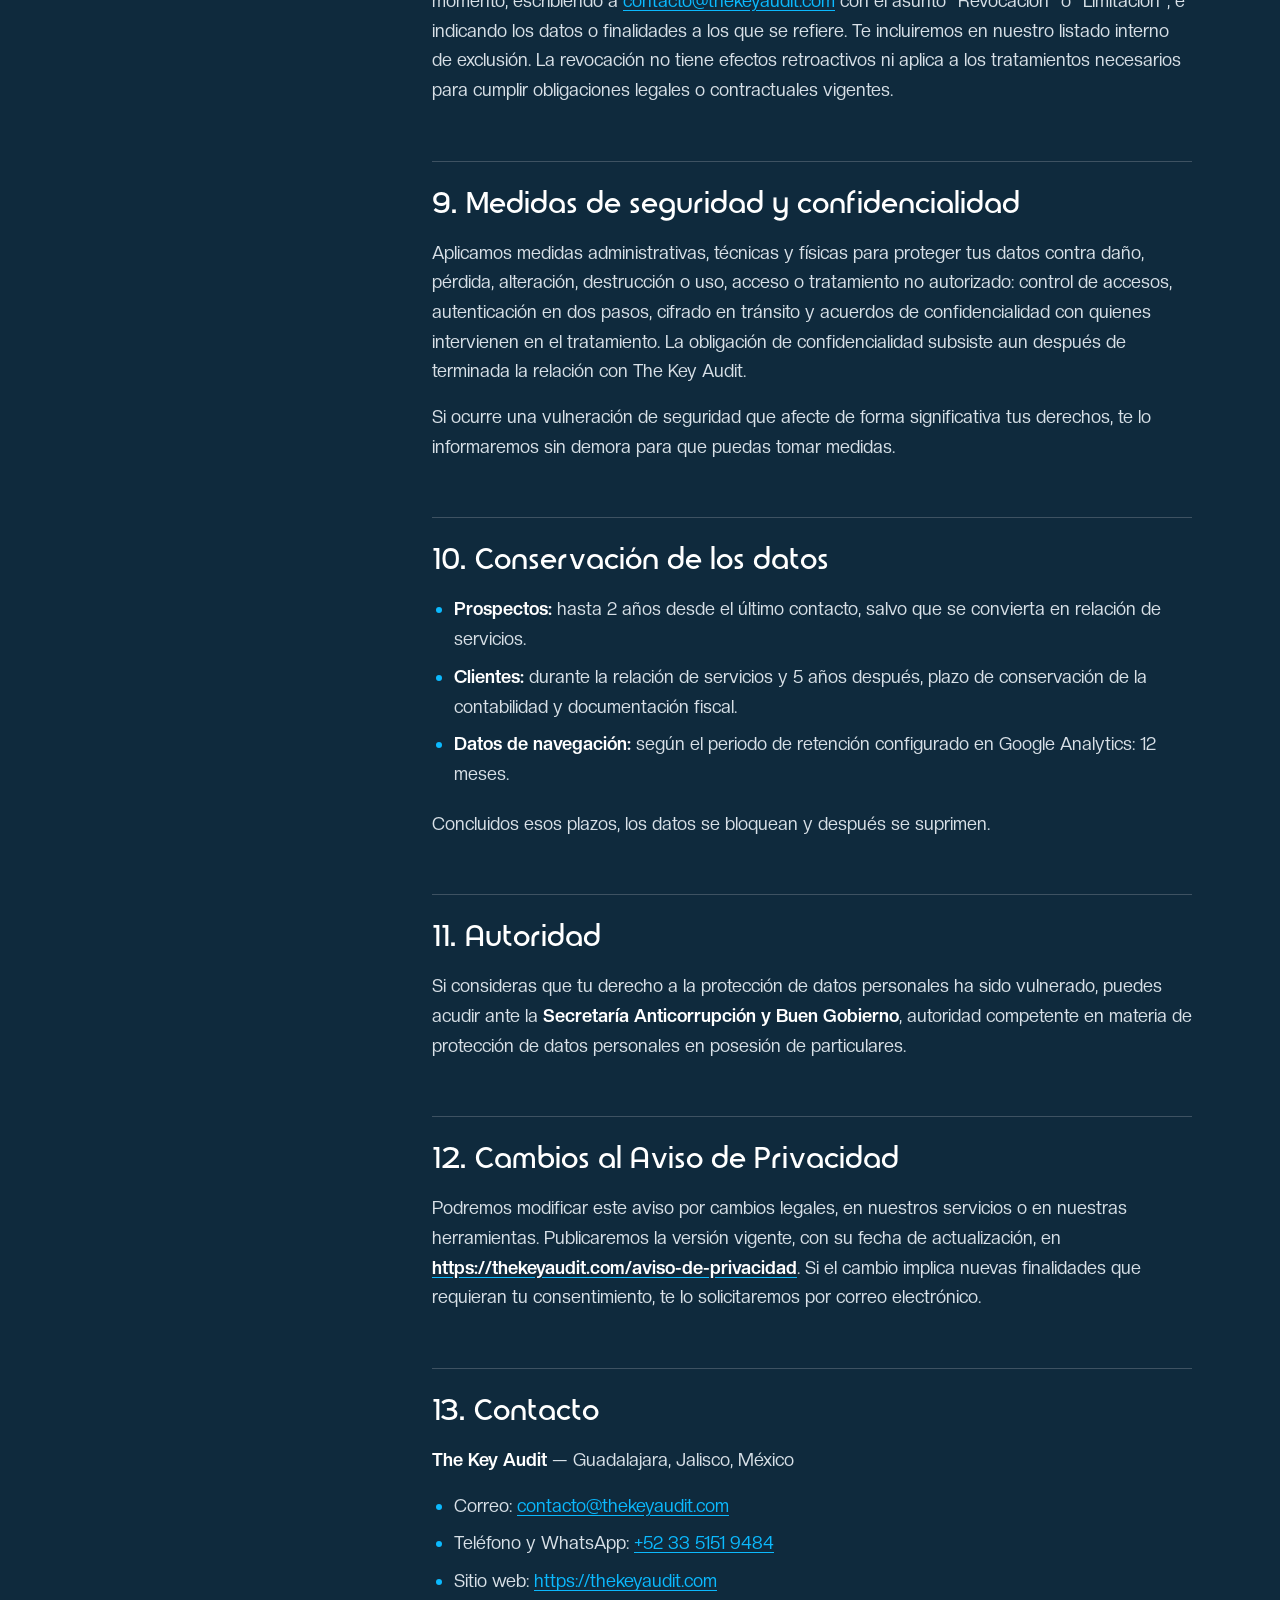
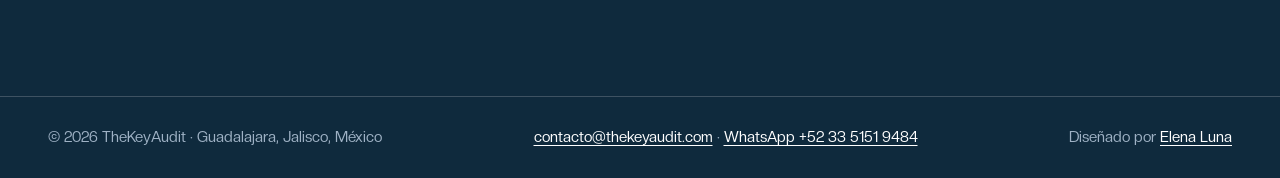
==== commit 92a336d8: "Pie de página: crédito «Diseñado por Elena Luna» Co-Authored-By: Claude Opus 5.5 <noreply@anthropic." ====
--- a/aviso-de-privacidad/index.html
+++ b/aviso-de-privacidad/index.html
@@ -144,6 +144,7 @@
 <footer class="foot"><div class="foot-in">
 <span>© 2026 TheKeyAudit · Guadalajara, Jalisco, México</span>
 <span><a href="mailto:contacto@thekeyaudit.com">contacto@thekeyaudit.com</a> · <a href="https://wa.me/523351519484" target="_blank" rel="noopener noreferrer">WhatsApp +52 33 5151 9484</a></span>
+<span>Diseñado por <a href="https://elenaluna.com/" target="_blank" rel="noopener">Elena Luna</a></span>
 </div></footer>
 </body>
 </html>
